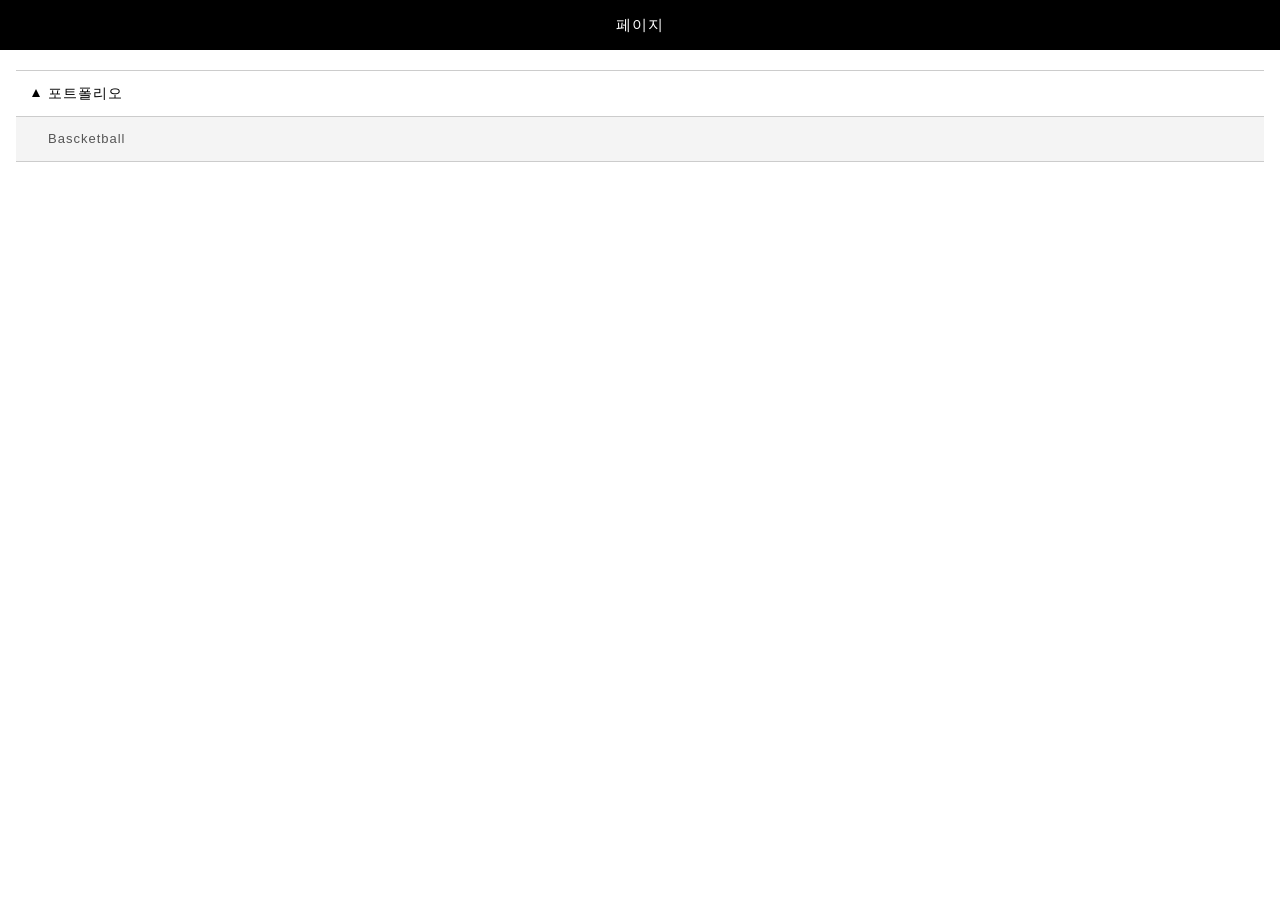
==== index.html @ 4707c66b "[portfolio] bascketball" ====
<!doctype html>
<html lang="ko">
  <head>
    <meta charset="utf-8" />
    <meta name="viewport" content="width=device-width, initial-scale=1, minimum-scale=1,user-scalable=no, viewport-fit=cover" />
    <title>INDEX</title>
    <style>
      body {
        margin: 0;
        padding: 0;
        color: #000;
        font-family: 'Droid Sans','Malgun Gothic','Apple-Gothic','애플고딕','Tahoma',dotum,'돋움',gulim,'굴림',sans-serif;
        font-size: 12px;
        font-weight: normal;
        letter-spacing: -1px;
        -webkit-text-size-adjust: none;
      }
      div,dl,dt,dd,ul,ol,li,h1,h2,h3,h4,h5,h6,pre,form,fieldset,input,select,textarea,p,blockquote,th,td,legend {
        margin: 0;
        padding: 0;
      }
      legend,caption {
        display: none;
      }
      img,fieldset {
        border: 0 none;
      }
      ul,ol,li {
        list-style: none outside;
      }
      a {
        display: inline-block;
        text-decoration: none;
        color: #3b3b3b;
      }
      a:link,a:hover,a:active {
        text-decoration: none;
      }
      /* li,p,dt,dd,div,span {
        word-break: break-all;
      } */
      header {
        display: block;
      }
      .main-h1 {
        padding: 10px;
        color: #fff;
        font-size: 15px;
        font-weight: normal;
        line-height: 2em;
        text-align: center;
        letter-spacing: 0;
        font-family: 'Tahoma';
        background: #000;
        letter-spacing: 1px;
      }
      .codinglist {
        border-bottom: 1px solid #ccc;
      }
      .codinglist li {
        overflow: hidden;
        width: 100%;
        border-top: 1px solid #ccc;
        font-size: 14px;
        line-height: 1.8;
        letter-spacing: 1px;
      }
      .codinglist li a{
        display: block;
        position: relative;
        padding: 10px 16px 10px 16px;
        color: #555;
      }
      .codinglist li a[href^='#'] {
        padding-left:32px;
        /* font-weight:bold; */
        color:#555
      }
      .codinglist li a[href^='#']:before {
        content: '';
        position: absolute;
        top: 50%;
        width: 0;
        height: 0;
        margin-top: -5px;
        margin-left: -16px;
        border-top: 8px solid #aaa;
        border-left: 4px solid transparent;
        border-right: 4px solid transparent;
        -webkit-transition: .2s;
        transition: .2s;
      }
      .codinglist .selected[href^='#']:before {
        border-top-color: #333;
        transform: scaleY(-1);
      }
      .codinglist > li > a.selected {
        color: #000;
      }
      .codinglist > li > a.selected[href^='#']:before {
        border-top-color: #000;
      }
      .codinglist li li a {
        padding-left: 32px;
        font-size: 13px;
      }
      .codinglist ul {
        display: none;
        background: #F4F4F4
      }

      .tip {
        padding: 10px 16px;
        background:#eee;
        font-size: 12px;
        color: #111;
        letter-spacing: 0;
      }

      .tip.bg-white {
        background: #fff;
      }

      section {
        margin-bottom: 10px;
        padding: 20px 16px;
        background: #fff;
      }

      .component-title {
        padding: 20px 10px 10px;
        font-size: 24px;
        color: #000;
      }
      .component-title:before {
        display: block;
        width: 40px;
        height: 4px;
        margin-bottom: 10px;
        background: #f43142;
        content: "";
      }
      .component-type {
        margin: 0 10px;
        padding: 20px 0 10px;
        font-size: 18px;
        color: #000;
        letter-spacing: 0;
      }
      .component-type span {
        display: block
      }
      .component-type + .info {
        margin-bottom: 0
      }
      .title {
        padding: 20px 0 10px;
        font-family: Monospace;
        font-size: 14px;
        font-weight: normal;
        color: #999;
      }
      .title span {
        color: #111;
        letter-spacing: 0;
      }
      hr {
        height: 1px;
        border: 0;
        background: #d1d1d6;
        margin: 40px 0 20px;
      }
      hr + .title {
        padding-top: 0;
      }
      .info {
        margin: 20px 10px;
        padding: 7px 12px;
        border: 1px solid #89c2f1;
        background: #f1f8fe;
        font-size: 15px;
        color: #0b83e6;
        letter-spacing: .5px;
      }
      .info li {
        display: inline-block;
        width: 48%;
        margin-bottom: 7px;
      }
      .info a:after {
        display: inline-block;
        width: 5px;
        height: 5px;
        margin-left: 2px;
        border: 1px solid #999;
        border-width: 1px 1px 0 0;
        vertical-align: middle;
        transform: rotate(45deg);
        content: "";
      }

            a em {
              font-style: normal;
              font-size: 12px;
              color: #888;
            }
    </style>
  </head>

  <body>
    <header>
      <h1 class="main-h1">페이지</h1>
    </header>

    <section>
      <ul class="codinglist">
        <!-- <li>
          <a href="_layout.html">Layout <em>레이아웃</em></a>
        </li> -->
        <li>
          <a href="#none" class="selected">포트폴리오</a>
          <ul style="display: block">
            <li>
              <a href="portfolio/bascketball/index.html">Bascketball</a>
            </li>
          </ul>
        </li>
      </ul>
    </section>

    <script src="https://ajax.googleapis.com/ajax/libs/jquery/3.5.1/jquery.min.js"></script>
    <script>
      var toggleList = (function () {
        var depth = $('.codinglist a');

        depth.each(function () {
          var self = $(this);

          self.on('click', function (e) {
            if (self.hasClass('selected') !== true) {
              listOpen(self);
            } else {
              listClose(self);
            }
          });
        });

        var listOpen = function (item) {
          var content = item.next();

          item.addClass('selected');
          content.slideDown(300);
          content.find('li').removeAttr('style');
        };
        var listClose = function (item) {
          var content = item.next();

          item.removeClass('selected');
          content.slideUp(300);
          content.find('ul').hide();
          content.find('ul').prev().removeClass('selected');
        };
      })();
    </script>
  </body>
</html>
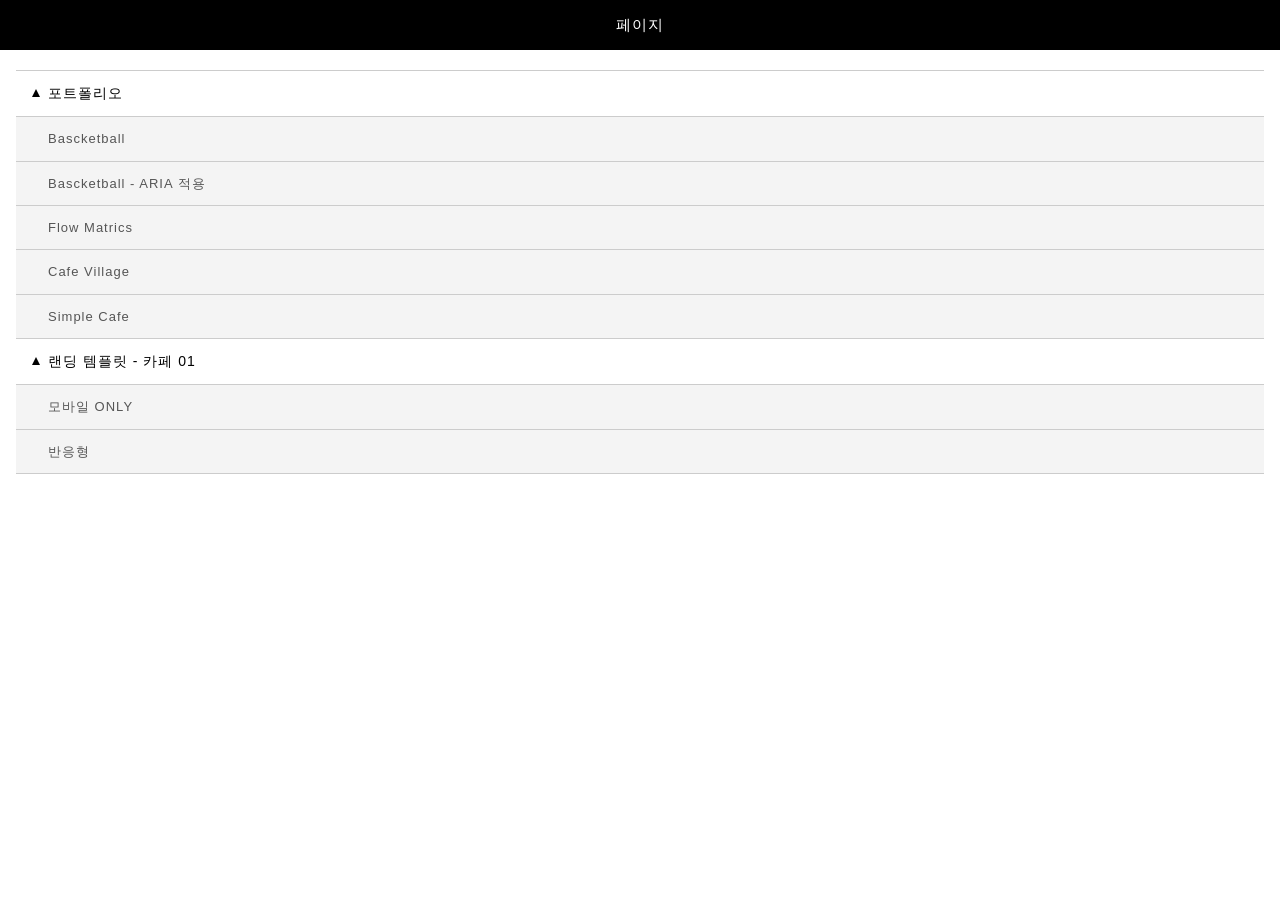
==== commit 7755e6b2: "[portfolio] flowmatrics / cafevillage / simplecafe" ====
--- a/index.html
+++ b/index.html
@@ -221,7 +221,30 @@
           <a href="#none" class="selected">포트폴리오</a>
           <ul style="display: block">
             <li>
-              <a href="portfolio/bascketball/index.html">Bascketball</a>
+              <a href="portfolio/bascketball/index.html" target="_blank">Bascketball</a>
+            </li>
+            <li>
+              <a href="portfolio/bascketball/index_aria.html" target="_blank">Bascketball - ARIA 적용</a>
+            </li>
+            <li>
+              <a href="portfolio/flowmatrics/index.html" target="_blank">Flow Matrics</a>
+            </li>
+            <li>
+              <a href="portfolio/cafevillage/index.html" target="_blank">Cafe Village</a>
+            </li>
+            <li>
+              <a href="portfolio/simplecafe/index.html" target="_blank">Simple Cafe</a>
+            </li>
+          </ul>
+        </li>
+        <li>
+          <a href="#none" class="selected">랜딩 템플릿 - 카페 01</a>
+          <ul style="display: block">
+            <li>
+              <a href="_template/index.html" target="_blank">모바일 ONLY</a>
+            </li>
+            <li>
+              <a href="_template/index_rw.html" target="_blank">반응형</a>
             </li>
           </ul>
         </li>
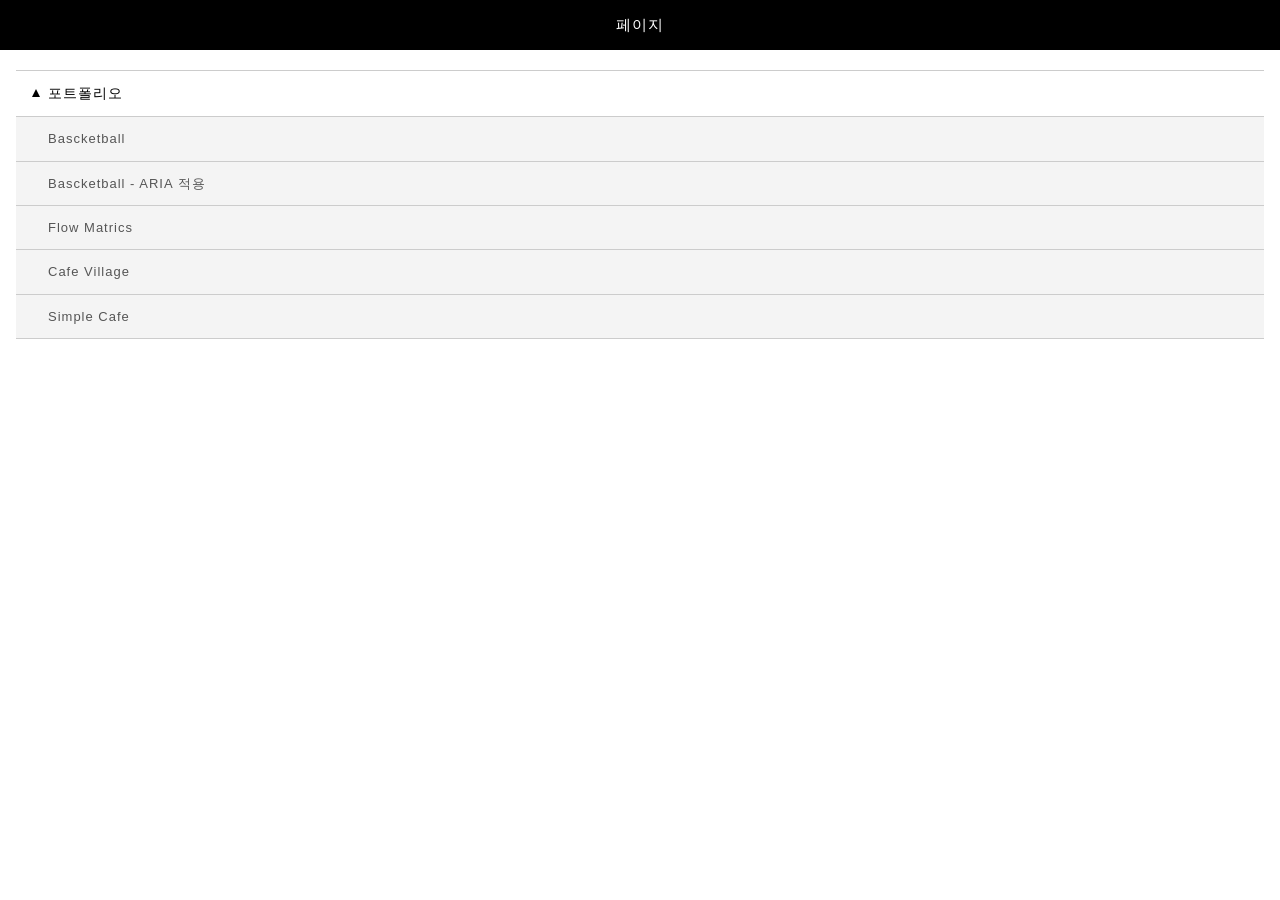
==== commit f44b207c: "[portfolio] index" ====
--- a/index.html
+++ b/index.html
@@ -237,7 +237,7 @@
             </li>
           </ul>
         </li>
-        <li>
+        <!-- <li>
           <a href="#none" class="selected">랜딩 템플릿 - 카페 01</a>
           <ul style="display: block">
             <li>
@@ -247,7 +247,7 @@
               <a href="_template/index_rw.html" target="_blank">반응형</a>
             </li>
           </ul>
-        </li>
+        </li> -->
       </ul>
     </section>
 
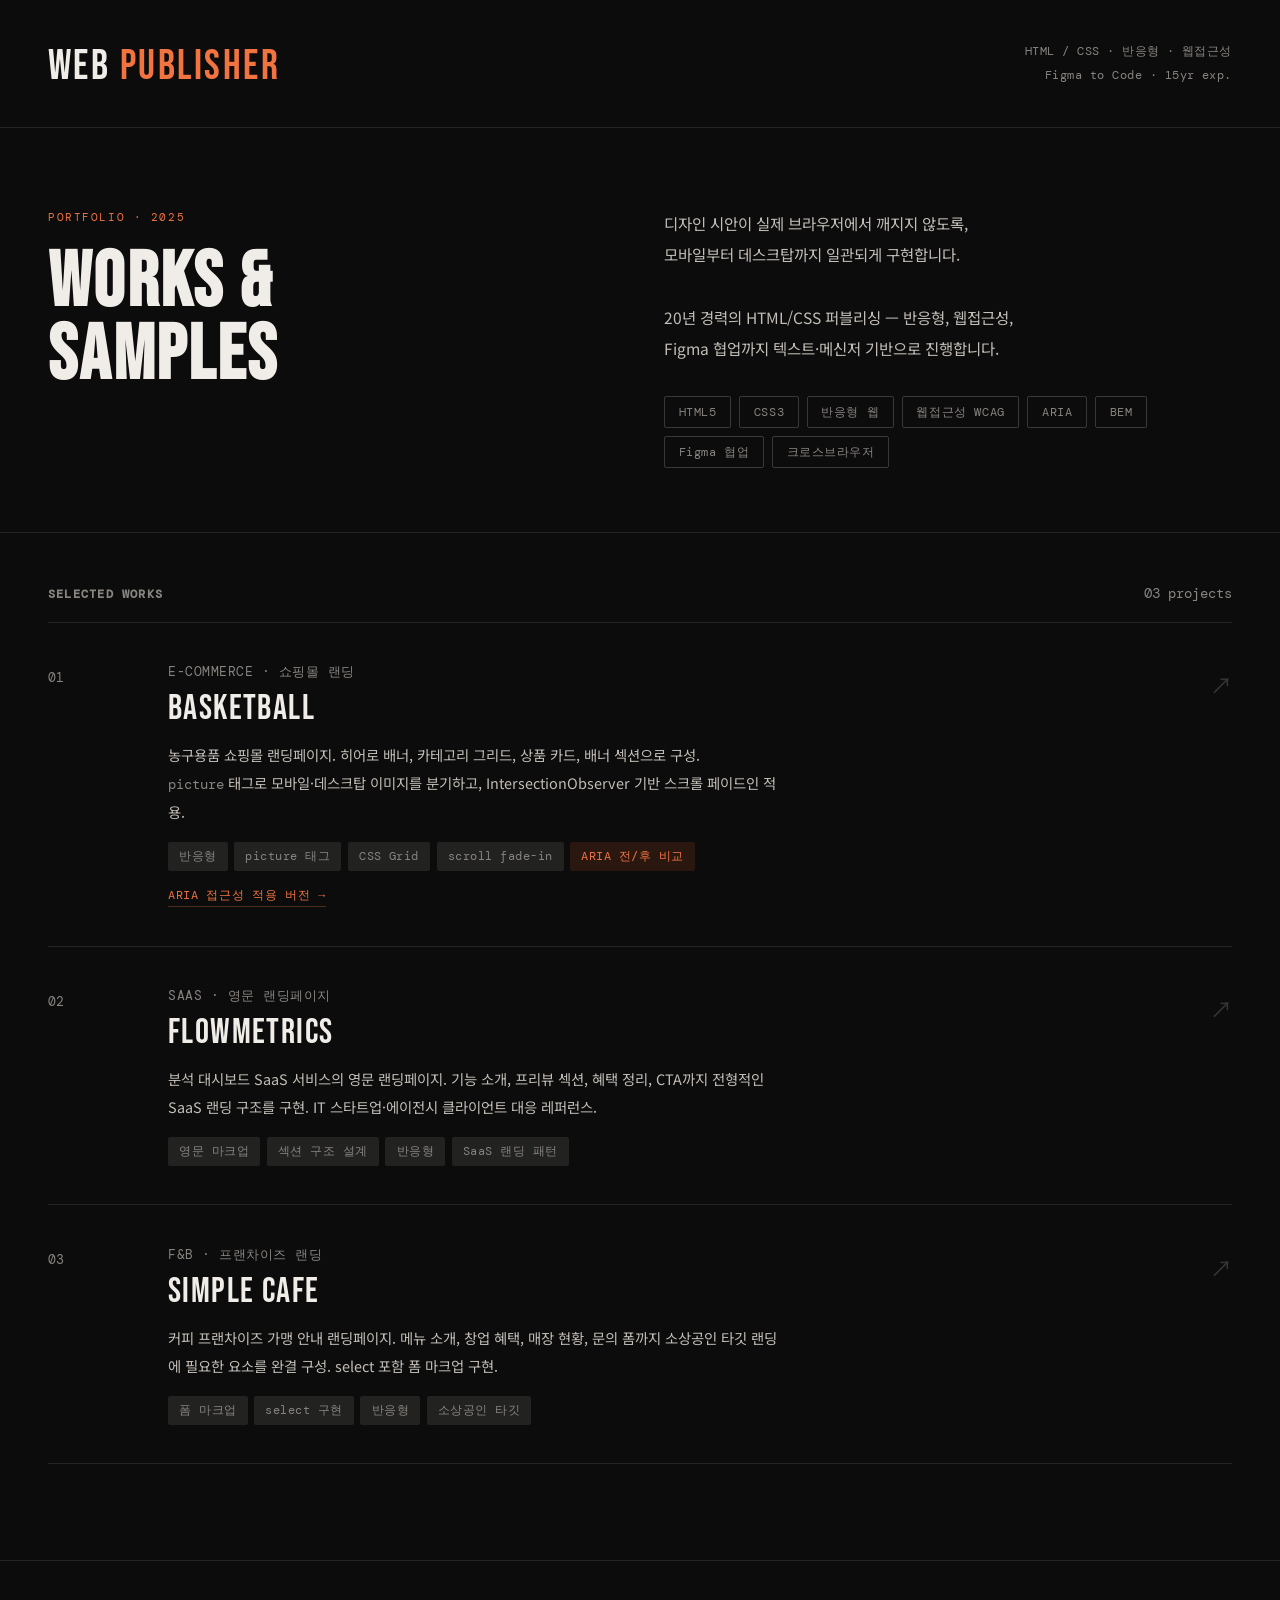
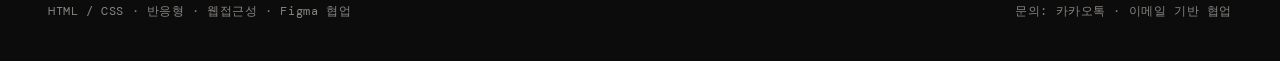
==== commit 28260840: "[portfolio] index" ====
--- a/index.html
+++ b/index.html
@@ -1,289 +1,455 @@
 <!doctype html>
 <html lang="ko">
   <head>
-    <meta charset="utf-8" />
-    <meta name="viewport" content="width=device-width, initial-scale=1, minimum-scale=1,user-scalable=no, viewport-fit=cover" />
-    <title>INDEX</title>
+    <meta charset="UTF-8" />
+    <meta name="viewport" content="width=device-width, initial-scale=1.0" />
+    <title>Web Publisher Portfolio</title>
+    <link
+      href="https://fonts.googleapis.com/css2?family=Bebas+Neue&family=Noto+Sans+KR:wght@300;400;500&family=DM+Mono:wght@400;500&display=swap"
+      rel="stylesheet"
+    />
     <style>
+      *, *::before, *::after { box-sizing: border-box; margin: 0; padding: 0; }
+
+      :root {
+        --bg:      #0c0c0c;
+        --bg2:     #141414;
+        --bg3:     #222220;
+        --line:    rgba(255,255,255,0.10);
+        --line2:   rgba(255,255,255,0.18);
+        --fg:      #f0ede8;
+        --fg2:     #c2bdb6;   /* 3.8→7.2:1 — body text 충분 */
+        --fg3:     #888480;   /* 2.5→4.6:1 — AA 통과 */
+        --accent:  #e8e0d0;
+        --orange:  #d4622a;
+        --orange2: #f07340;
+        --mono:    'DM Mono', monospace;
+        --sans:    'Noto Sans KR', sans-serif;
+        --display: 'Bebas Neue', sans-serif;
+      }
+
+      html { scroll-behavior: smooth; font-size: 16px; }
+
       body {
-        margin: 0;
-        padding: 0;
-        color: #000;
-        font-family: 'Droid Sans','Malgun Gothic','Apple-Gothic','애플고딕','Tahoma',dotum,'돋움',gulim,'굴림',sans-serif;
-        font-size: 12px;
-        font-weight: normal;
-        letter-spacing: -1px;
-        -webkit-text-size-adjust: none;
-      }
-      div,dl,dt,dd,ul,ol,li,h1,h2,h3,h4,h5,h6,pre,form,fieldset,input,select,textarea,p,blockquote,th,td,legend {
-        margin: 0;
-        padding: 0;
-      }
-      legend,caption {
-        display: none;
-      }
-      img,fieldset {
-        border: 0 none;
-      }
-      ul,ol,li {
+        background: var(--bg);
+        color: var(--fg);
+        font-family: var(--sans);
+        font-weight: 400;
+        line-height: 1.7;
+        -webkit-font-smoothing: antialiased;
+      }
+
+      ul, ol, li {
         list-style: none outside;
       }
-      a {
-        display: inline-block;
+
+      /* HEADER */
+      header {
+        padding: 2.5rem 3rem;
+        display: flex;
+        align-items: flex-end;
+        justify-content: space-between;
+        border-bottom: 1px solid var(--line);
+      }
+
+      .logo {
+        font-family: var(--display);
+        font-size: clamp(1.8rem, 4vw, 2.6rem);
+        letter-spacing: 0.06em;
+        color: var(--fg);
+        line-height: 1;
+      }
+
+      .logo span { color: var(--orange2); }
+
+      .header-meta {
+        text-align: right;
+        font-size: 0.78rem;
+        font-family: var(--mono);
+        color: var(--fg3);
+        line-height: 1.9;
+        letter-spacing: 0.04em;
+      }
+
+      /* INTRO */
+      .intro {
+        padding: 5rem 3rem 4rem;
+        display: grid;
+        grid-template-columns: 1fr 1fr;
+        gap: 3rem;
+        border-bottom: 1px solid var(--line);
+      }
+
+      .intro-kicker {
+        font-family: var(--mono);
+        font-size: 0.7rem;
+        letter-spacing: 0.14em;
+        color: var(--orange2);
+        text-transform: uppercase;
+        margin-bottom: 1.2rem;
+      }
+
+      .intro-title {
+        font-family: var(--display);
+        font-size: clamp(3rem, 6vw, 5rem);
+        letter-spacing: 0.03em;
+        line-height: 0.96;
+        color: var(--fg);
+      }
+
+      .intro-right {
+        display: flex;
+        flex-direction: column;
+        justify-content: flex-end;
+        gap: 2rem;
+      }
+
+      .intro-desc {
+        font-size: 0.97rem;
+        color: var(--fg2);
+        line-height: 2.0;
+      }
+
+      .intro-tags {
+        display: flex;
+        flex-wrap: wrap;
+        gap: 0.5rem;
+      }
+
+      .tag {
+        font-family: var(--mono);
+        font-size: 0.74rem;
+        letter-spacing: 0.05em;
+        padding: 0.32rem 0.85rem;
+        border: 1px solid var(--line2);
+        color: var(--fg3);
+        border-radius: 2px;
+
+        &:hover {
+          border-color: var(--orange);
+          color: var(--orange2);
+          cursor: default;
+        }
+      }
+
+      /* WORKS */
+      .works-section { padding: 0 3rem 6rem; }
+
+      .works-header {
+        padding: 3rem 0 0;
+        display: flex;
+        align-items: baseline;
+        gap: 1rem;
+        border-bottom: 1px solid var(--line);
+        padding-bottom: 1rem;
+        margin-bottom: 0;
+      }
+
+      .works-label {
+        font-family: var(--mono);
+        font-size: 0.76rem;
+        letter-spacing: 0.10em;
+        color: var(--fg3);
+        text-transform: uppercase;
+      }
+
+      .works-count {
+        font-family: var(--mono);
+        font-size: 0.9rem;
+        color: var(--fg3);
+        margin-left: auto;
+      }
+
+      /* CARD */
+      .work-item {
+        display: grid;
+        grid-template-columns: 80px 1fr auto;
+        gap: 0 2.5rem;
+        align-items: start;
+        padding: 2.4rem 0;
+        border-bottom: 1px solid var(--line);
         text-decoration: none;
-        color: #3b3b3b;
-      }
-      a:link,a:hover,a:active {
-        text-decoration: none;
-      }
-      /* li,p,dt,dd,div,span {
-        word-break: break-all;
-      } */
-      header {
-        display: block;
-      }
-      .main-h1 {
-        padding: 10px;
-        color: #fff;
-        font-size: 15px;
-        font-weight: normal;
-        line-height: 2em;
-        text-align: center;
-        letter-spacing: 0;
-        font-family: 'Tahoma';
-        background: #000;
-        letter-spacing: 1px;
-      }
-      .codinglist {
-        border-bottom: 1px solid #ccc;
-      }
-      .codinglist li {
-        overflow: hidden;
-        width: 100%;
-        border-top: 1px solid #ccc;
-        font-size: 14px;
-        line-height: 1.8;
-        letter-spacing: 1px;
-      }
-      .codinglist li a{
-        display: block;
+        color: inherit;
         position: relative;
-        padding: 10px 16px 10px 16px;
-        color: #555;
-      }
-      .codinglist li a[href^='#'] {
-        padding-left:32px;
-        /* font-weight:bold; */
-        color:#555
-      }
-      .codinglist li a[href^='#']:before {
+      }
+
+      .work-item::before {
         content: '';
         position: absolute;
-        top: 50%;
-        width: 0;
-        height: 0;
-        margin-top: -5px;
-        margin-left: -16px;
-        border-top: 8px solid #aaa;
-        border-left: 4px solid transparent;
-        border-right: 4px solid transparent;
-        -webkit-transition: .2s;
-        transition: .2s;
-      }
-      .codinglist .selected[href^='#']:before {
-        border-top-color: #333;
-        transform: scaleY(-1);
-      }
-      .codinglist > li > a.selected {
-        color: #000;
-      }
-      .codinglist > li > a.selected[href^='#']:before {
-        border-top-color: #000;
-      }
-      .codinglist li li a {
-        padding-left: 32px;
-        font-size: 13px;
-      }
-      .codinglist ul {
-        display: none;
-        background: #F4F4F4
-      }
-
-      .tip {
-        padding: 10px 16px;
-        background:#eee;
-        font-size: 12px;
-        color: #111;
-        letter-spacing: 0;
-      }
-
-      .tip.bg-white {
-        background: #fff;
-      }
-
-      section {
-        margin-bottom: 10px;
-        padding: 20px 16px;
-        background: #fff;
-      }
-
-      .component-title {
-        padding: 20px 10px 10px;
-        font-size: 24px;
-        color: #000;
-      }
-      .component-title:before {
+        inset: 0 -3rem;
+        background: transparent;
+        transition: background 0.2s;
+        pointer-events: none;
+      }
+
+      .work-item:hover::before         { background: rgba(255,255,255,0.02); }
+      .work-item:hover .work-num       { color: var(--orange2); }
+      .work-item:hover .work-arrow     { opacity: 1; transform: translate(3px, -3px); }
+      .work-item:hover .work-name-link { color: var(--accent); }
+
+      .work-name-link {
         display: block;
-        width: 40px;
-        height: 4px;
-        margin-bottom: 10px;
-        background: #f43142;
-        content: "";
-      }
-      .component-type {
-        margin: 0 10px;
-        padding: 20px 0 10px;
-        font-size: 18px;
-        color: #000;
-        letter-spacing: 0;
-      }
-      .component-type span {
-        display: block
-      }
-      .component-type + .info {
-        margin-bottom: 0
-      }
-      .title {
-        padding: 20px 0 10px;
-        font-family: Monospace;
-        font-size: 14px;
-        font-weight: normal;
-        color: #999;
-      }
-      .title span {
-        color: #111;
-        letter-spacing: 0;
-      }
-      hr {
-        height: 1px;
-        border: 0;
-        background: #d1d1d6;
-        margin: 40px 0 20px;
-      }
-      hr + .title {
-        padding-top: 0;
-      }
-      .info {
-        margin: 20px 10px;
-        padding: 7px 12px;
-        border: 1px solid #89c2f1;
-        background: #f1f8fe;
-        font-size: 15px;
-        color: #0b83e6;
-        letter-spacing: .5px;
-      }
-      .info li {
-        display: inline-block;
-        width: 48%;
-        margin-bottom: 7px;
-      }
-      .info a:after {
-        display: inline-block;
-        width: 5px;
-        height: 5px;
-        margin-left: 2px;
-        border: 1px solid #999;
-        border-width: 1px 1px 0 0;
-        vertical-align: middle;
-        transform: rotate(45deg);
-        content: "";
-      }
-
-            a em {
-              font-style: normal;
-              font-size: 12px;
-              color: #888;
-            }
+        text-decoration: none;
+        color: inherit;
+        transition: color 0.2s;
+        outline-offset: 3px;
+      }
+
+      .work-name-link::after {
+        content: '';
+        position: absolute;
+        inset: 0;
+        z-index: 0;
+      }
+
+      .work-sub { position: relative; z-index: 1; }
+
+      .work-num {
+        font-family: var(--mono);
+        font-size: 0.8rem;
+        color: var(--fg3);
+        padding-top: 0.35rem;
+        transition: color 0.2s;
+      }
+
+      .work-type {
+        font-family: var(--mono);
+        font-size: 0.82rem;
+        letter-spacing: 0.04em;
+        color: var(--fg3);
+        text-transform: uppercase;
+        margin-bottom: 0.5rem;
+      }
+
+      .work-name {
+        font-family: var(--display);
+        font-size: clamp(1.6rem, 3vw, 2.2rem);
+        letter-spacing: 0.04em;
+        line-height: 1;
+        margin-bottom: 0.9rem;
+        transition: color 0.2s;
+      }
+
+      .work-desc {
+        font-size: 0.9rem;
+        color: var(--fg2);
+        line-height: 1.95;
+        max-width: 620px;
+        margin-bottom: 1rem;
+      }
+
+      .work-desc code {
+        font-family: var(--mono);
+        font-size: 0.9rem;
+        color: var(--fg3);
+      }
+
+      .work-skills {
+        display: flex;
+        flex-wrap: wrap;
+        gap: 0.4rem;
+      }
+
+      .skill-tag {
+        font-family: var(--mono);
+        font-size: 0.76rem;
+        letter-spacing: 0.04em;
+        padding: 0.26rem 0.7rem;
+        background: var(--bg3);
+        color: var(--fg3);
+        border-radius: 2px;
+      }
+
+      .skill-tag.hl {
+        background: rgba(212, 98, 42, 0.15);
+        color: var(--orange2);
+      }
+
+      .work-arrow {
+        font-size: 1.4rem;
+        color: var(--fg3);
+        padding-top: 0.25rem;
+        opacity: 0.35;
+        transition: opacity 0.2s, transform 0.2s;
+      }
+
+      /* ARIA 서브링크 */
+      .work-sub {
+        display: inline-flex;
+        align-items: center;
+        gap: 0.4rem;
+        margin-top: 0.9rem;
+        font-family: var(--mono);
+        font-size: 0.72rem;
+        letter-spacing: 0.06em;
+        color: var(--orange2);
+        text-decoration: none;
+        border-bottom: 1px solid rgba(240,115,64,0.3);
+        padding-bottom: 1px;
+        transition: border-color 0.15s;
+      }
+
+      .work-sub:hover { border-color: var(--orange2); }
+
+      /* FOOTER */
+      footer {
+        padding: 2.5rem 3rem;
+        border-top: 1px solid var(--line);
+        display: flex;
+        align-items: center;
+        justify-content: space-between;
+      }
+
+      .footer-note {
+        font-family: var(--mono);
+        font-size: 0.74rem;
+        color: var(--fg3);
+        letter-spacing: 0.05em;
+      }
+
+      /* RESPONSIVE */
+      @media (max-width: 720px) {
+        header { padding: 1.8rem 1.5rem; flex-direction: column; align-items: flex-start; gap: 0.8rem; }
+        .header-meta { text-align: left; }
+        .intro { padding: 3rem 1.5rem 2.5rem; grid-template-columns: 1fr; gap: 2rem; }
+        .works-section { padding: 0 1.5rem 4rem; }
+        .work-item { grid-template-columns: 44px 1fr 1.2rem; gap: 0 1rem; padding: 1.8rem 0; }
+        .work-item::before { inset: 0 -1.5rem; }
+        .work-arrow { font-size: 1rem; }
+        footer { padding: 1.8rem 1.5rem; flex-direction: column; gap: 0.4rem; align-items: flex-start; }
+      }
+
+      /* FADE IN */
+      .reveal {
+        opacity: 0;
+        transform: translateY(14px);
+        transition: opacity 0.5s ease, transform 0.5s ease;
+      }
+      .reveal.visible { opacity: 1; transform: none; }
     </style>
   </head>
-
   <body>
-    <header>
-      <h1 class="main-h1">페이지</h1>
+    <header class="reveal">
+      <div class="logo" aria-label="Web Publisher 포트폴리오">WEB <span>PUBLISHER</span></div>
+      <div class="header-meta" aria-hidden="true">
+        HTML / CSS · 반응형 · 웹접근성<br />
+        Figma to Code · 15yr exp.
+      </div>
     </header>
 
-    <section>
-      <ul class="codinglist">
-        <!-- <li>
-          <a href="_layout.html">Layout <em>레이아웃</em></a>
-        </li> -->
-        <li>
-          <a href="#none" class="selected">포트폴리오</a>
-          <ul style="display: block">
-            <li>
-              <a href="portfolio/bascketball/index.html" target="_blank">Bascketball</a>
-            </li>
-            <li>
-              <a href="portfolio/bascketball/index_aria.html" target="_blank">Bascketball - ARIA 적용</a>
-            </li>
-            <li>
-              <a href="portfolio/flowmatrics/index.html" target="_blank">Flow Matrics</a>
-            </li>
-            <li>
-              <a href="portfolio/cafevillage/index.html" target="_blank">Cafe Village</a>
-            </li>
-            <li>
-              <a href="portfolio/simplecafe/index.html" target="_blank">Simple Cafe</a>
-            </li>
-          </ul>
-        </li>
-        <!-- <li>
-          <a href="#none" class="selected">랜딩 템플릿 - 카페 01</a>
-          <ul style="display: block">
-            <li>
-              <a href="_template/index.html" target="_blank">모바일 ONLY</a>
-            </li>
-            <li>
-              <a href="_template/index_rw.html" target="_blank">반응형</a>
-            </li>
-          </ul>
-        </li> -->
-      </ul>
+    <section class="intro" aria-labelledby="intro-heading">
+      <div class="intro-left reveal">
+        <p class="intro-kicker" aria-hidden="true">Portfolio · 2025</p>
+        <h1 id="intro-heading" class="intro-title">WORKS &amp;<br />SAMPLES</h1>
+      </div>
+      <div class="intro-right reveal">
+        <p class="intro-desc">
+          디자인 시안이 실제 브라우저에서 깨지지 않도록,<br />
+          모바일부터 데스크탑까지 일관되게 구현합니다.<br /><br />
+          20년 경력의 HTML/CSS 퍼블리싱 — 반응형, 웹접근성,<br />
+          Figma 협업까지 텍스트·메신저 기반으로 진행합니다.
+        </p>
+        <ul class="intro-tags" role="list" aria-label="보유 기술">
+          <li class="tag">HTML5</li>
+          <li class="tag">CSS3</li>
+          <li class="tag">반응형 웹</li>
+          <li class="tag">웹접근성 WCAG</li>
+          <li class="tag">ARIA</li>
+          <li class="tag">BEM</li>
+          <li class="tag">Figma 협업</li>
+          <li class="tag">크로스브라우저</li>
+        </ul>
+      </div>
     </section>
 
-    <script src="https://ajax.googleapis.com/ajax/libs/jquery/3.5.1/jquery.min.js"></script>
+    <section class="works-section" aria-labelledby="works-heading">
+      <div class="works-header">
+        <h2 id="works-heading" class="works-label">Selected Works</h2>
+        <span class="works-count" aria-label="총 3개 프로젝트">03 projects</span>
+      </div>
+
+      <!-- 01 -->
+      <div class="work-item reveal">
+        <div class="work-num" aria-hidden="true">01</div>
+        <div class="work-body">
+          <div class="work-type" aria-hidden="true">E-commerce · 쇼핑몰 랜딩</div>
+          <a class="work-name work-name-link" href="portfolio/bascketball/index.html" aria-label="Basketball 쇼핑몰 랜딩페이지 보기">BASKETBALL</a>
+          <p class="work-desc">
+            농구용품 쇼핑몰 랜딩페이지. 히어로 배너, 카테고리 그리드, 상품 카드, 배너 섹션으로 구성.<br />
+            <code>picture</code> 태그로 모바일·데스크탑 이미지를 분기하고, IntersectionObserver 기반 스크롤 페이드인 적용.
+          </p>
+          <div class="work-skills" aria-label="사용 기술">
+            <span class="skill-tag">반응형</span>
+            <span class="skill-tag">picture 태그</span>
+            <span class="skill-tag">CSS Grid</span>
+            <span class="skill-tag">scroll fade-in</span>
+            <span class="skill-tag hl">ARIA 전/후 비교</span>
+          </div>
+          <a class="work-sub" href="portfolio/bascketball/index_aria.html" aria-label="Basketball ARIA 접근성 적용 버전 별도 보기">
+            ARIA 접근성 적용 버전 →
+          </a>
+        </div>
+        <div class="work-arrow" aria-hidden="true">↗</div>
+      </div>
+
+      <!-- 02 -->
+      <div class="work-item reveal">
+        <div class="work-num" aria-hidden="true">02</div>
+        <div class="work-body">
+          <div class="work-type" aria-hidden="true">SaaS · 영문 랜딩페이지</div>
+          <a class="work-name work-name-link" href="portfolio/flowmatrics/index.html" aria-label="FlowMetrics SaaS 랜딩페이지 보기">FLOWMETRICS</a>
+          <p class="work-desc">
+            분석 대시보드 SaaS 서비스의 영문 랜딩페이지. 기능 소개, 프리뷰 섹션, 혜택 정리, CTA까지 전형적인 SaaS 랜딩 구조를 구현. IT
+            스타트업·에이전시 클라이언트 대응 레퍼런스.
+          </p>
+          <div class="work-skills" aria-label="사용 기술">
+            <span class="skill-tag">영문 마크업</span>
+            <span class="skill-tag">섹션 구조 설계</span>
+            <span class="skill-tag">반응형</span>
+            <span class="skill-tag">SaaS 랜딩 패턴</span>
+          </div>
+        </div>
+        <div class="work-arrow" aria-hidden="true">↗</div>
+      </div>
+
+      <!-- 03 -->
+      <div class="work-item reveal">
+        <div class="work-num" aria-hidden="true">03</div>
+        <div class="work-body">
+          <div class="work-type" aria-hidden="true">F&amp;B · 프랜차이즈 랜딩</div>
+          <a class="work-name work-name-link" href="portfolio/simplecafe/index.html" aria-label="Simple Cafe 프랜차이즈 랜딩페이지 보기"
+            >SIMPLE CAFE</a
+          >
+          <p class="work-desc">
+            커피 프랜차이즈 가맹 안내 랜딩페이지. 메뉴 소개, 창업 혜택, 매장 현황, 문의 폼까지 소상공인 타깃 랜딩에 필요한 요소를 완결 구성. select
+            포함 폼 마크업 구현.
+          </p>
+          <div class="work-skills" aria-label="사용 기술">
+            <span class="skill-tag">폼 마크업</span>
+            <span class="skill-tag">select 구현</span>
+            <span class="skill-tag">반응형</span>
+            <span class="skill-tag">소상공인 타깃</span>
+          </div>
+        </div>
+        <div class="work-arrow" aria-hidden="true">↗</div>
+      </div>
+    </section>
+
+    <footer aria-label="연락처 정보">
+      <span class="footer-note">HTML / CSS · 반응형 · 웹접근성 · Figma 협업</span>
+      <span class="footer-note">문의: 카카오톡 · 이메일 기반 협업</span>
+    </footer>
+
     <script>
-      var toggleList = (function () {
-        var depth = $('.codinglist a');
-
-        depth.each(function () {
-          var self = $(this);
-
-          self.on('click', function (e) {
-            if (self.hasClass('selected') !== true) {
-              listOpen(self);
-            } else {
-              listClose(self);
-            }
-          });
+      const io = new IntersectionObserver((entries) => {
+        entries.forEach((e, i) => {
+          if (e.isIntersecting) {
+            setTimeout(() => e.target.classList.add('visible'), i * 80);
+            io.unobserve(e.target);
+          }
         });
-
-        var listOpen = function (item) {
-          var content = item.next();
-
-          item.addClass('selected');
-          content.slideDown(300);
-          content.find('li').removeAttr('style');
-        };
-        var listClose = function (item) {
-          var content = item.next();
-
-          item.removeClass('selected');
-          content.slideUp(300);
-          content.find('ul').hide();
-          content.find('ul').prev().removeClass('selected');
-        };
-      })();
+      }, { threshold: 0.08 });
+      document.querySelectorAll('.reveal').forEach(el => io.observe(el));
     </script>
   </body>
 </html>
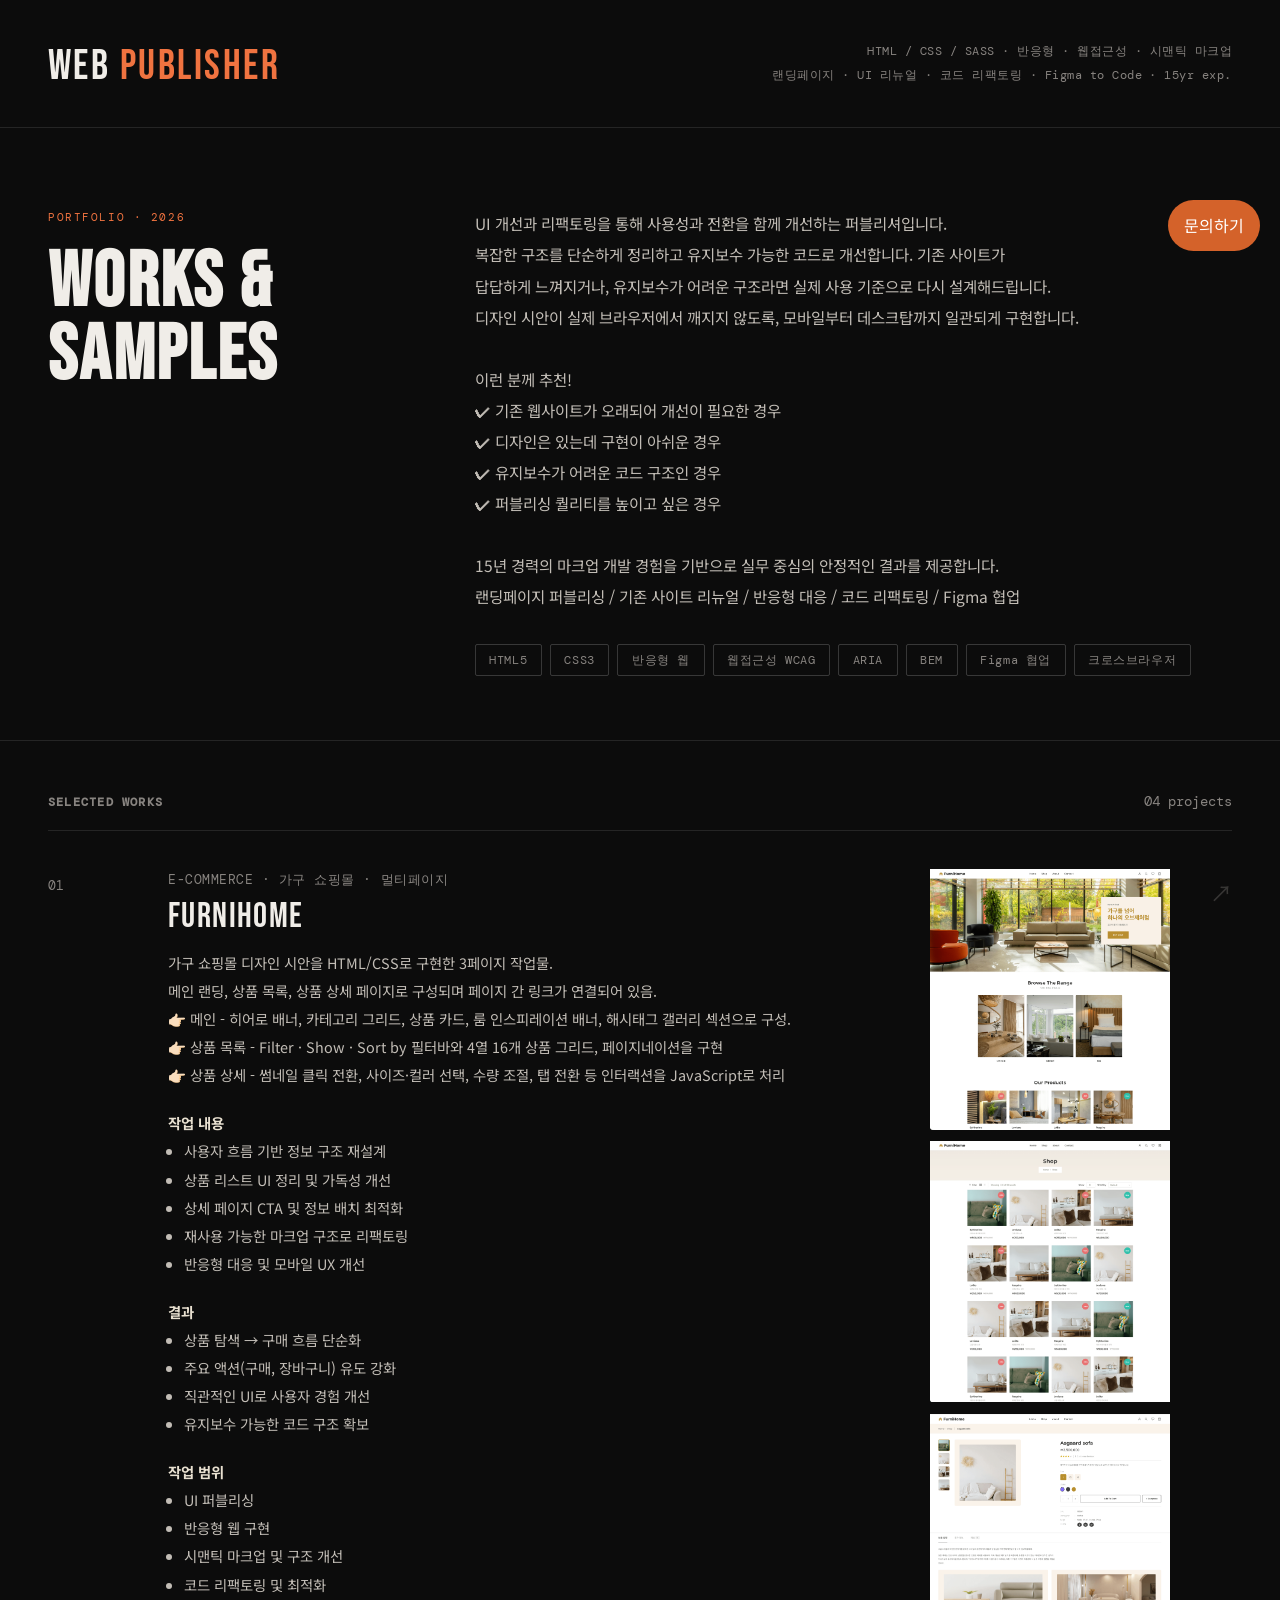
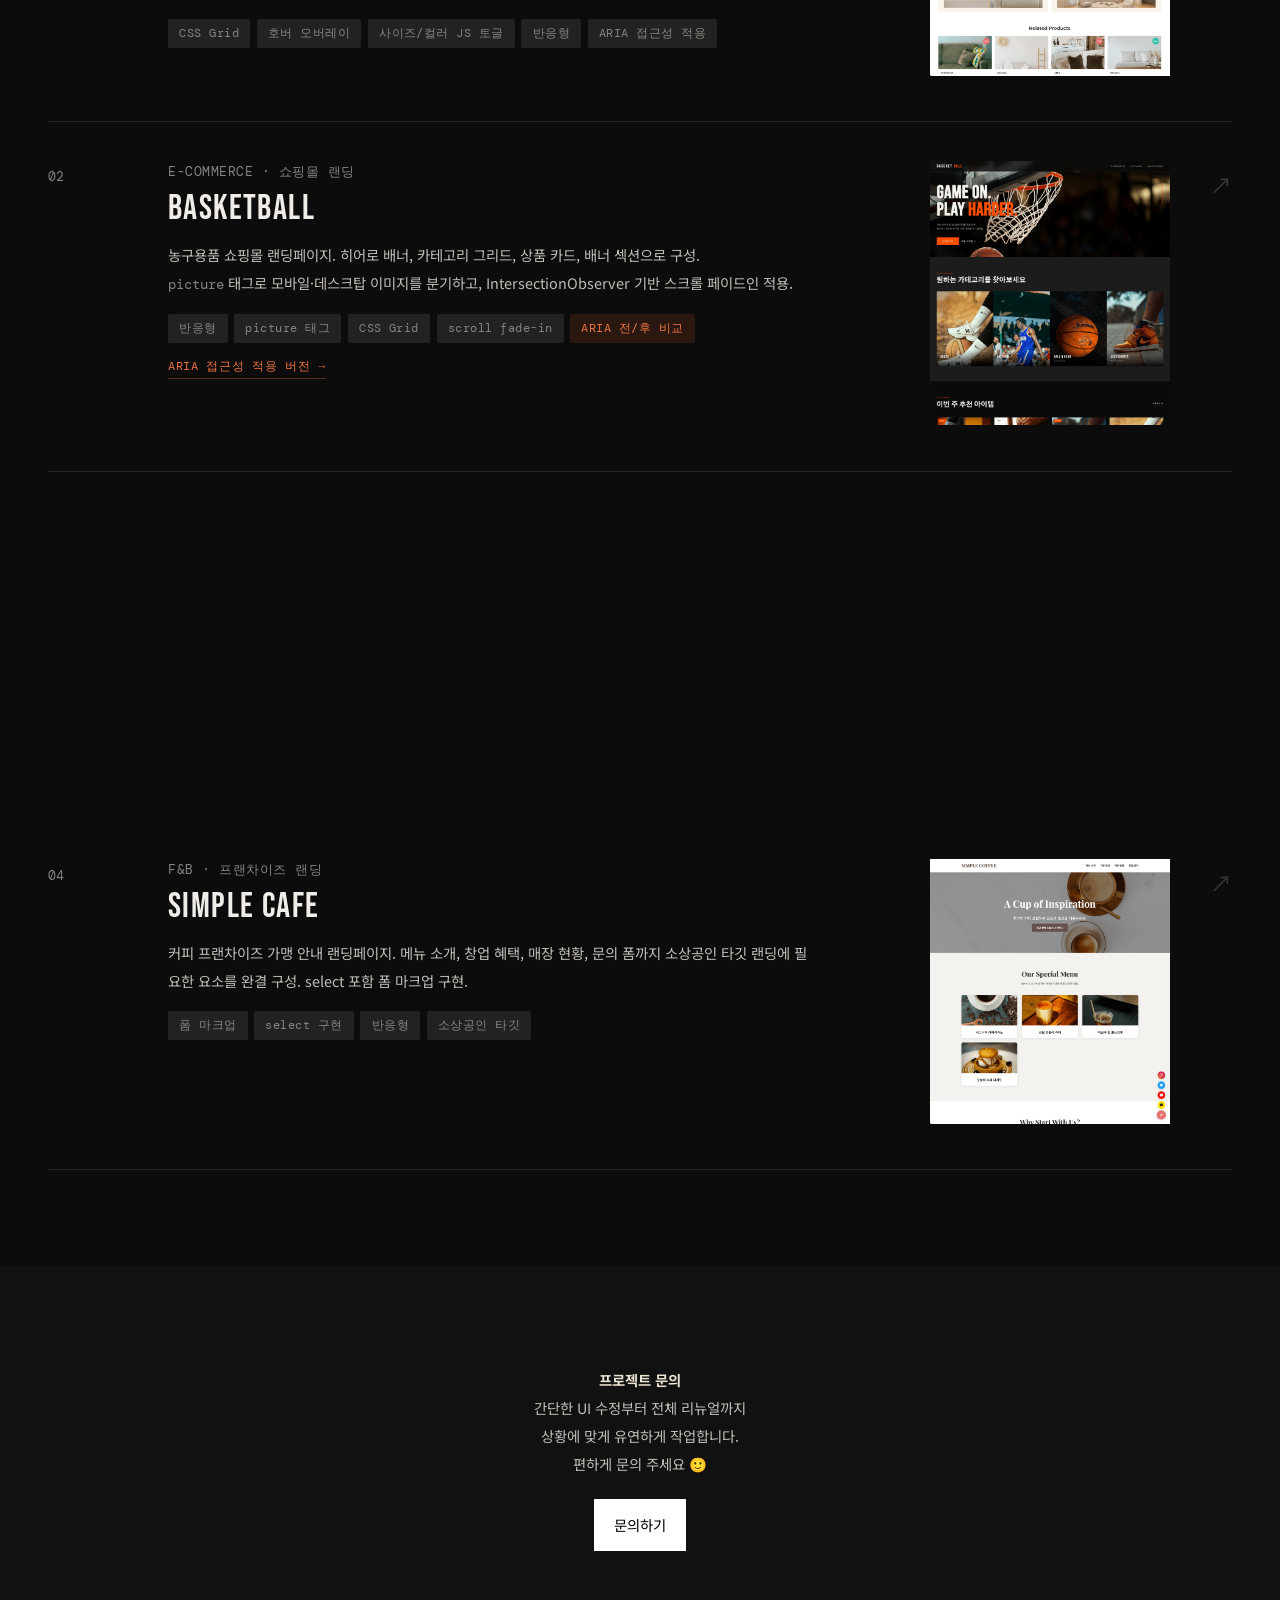
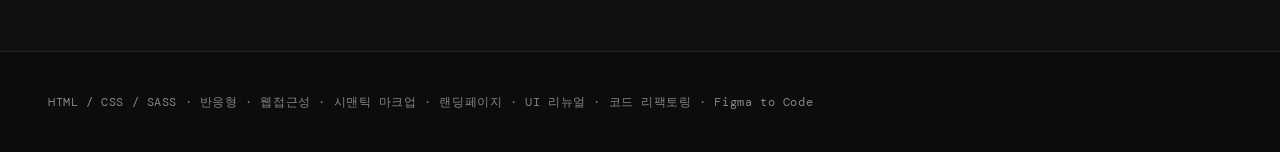
==== commit c9f50d24: "[portfolio] furnihome" ====
--- a/index.html
+++ b/index.html
@@ -8,6 +8,7 @@
       href="https://fonts.googleapis.com/css2?family=Bebas+Neue&family=Noto+Sans+KR:wght@300;400;500&family=DM+Mono:wght@400;500&display=swap"
       rel="stylesheet"
     />
+    <link rel="stylesheet" href="https://cdnjs.cloudflare.com/ajax/libs/font-awesome/6.4.0/css/all.min.css" />
     <style>
       *, *::before, *::after { box-sizing: border-box; margin: 0; padding: 0; }
 
@@ -75,7 +76,7 @@
       .intro {
         padding: 5rem 3rem 4rem;
         display: grid;
-        grid-template-columns: 1fr 1fr;
+        grid-template-columns: 1fr 2fr;
         gap: 3rem;
         border-bottom: 1px solid var(--line);
       }
@@ -163,7 +164,7 @@
       /* CARD */
       .work-item {
         display: grid;
-        grid-template-columns: 80px 1fr auto;
+        grid-template-columns: 80px 2fr 1fr auto;
         gap: 0 2.5rem;
         align-items: start;
         padding: 2.4rem 0;
@@ -195,12 +196,12 @@
         outline-offset: 3px;
       }
 
-      .work-name-link::after {
+      /* .work-name-link::after {
         content: '';
         position: absolute;
         inset: 0;
         z-index: 0;
-      }
+      } */
 
       .work-sub { position: relative; z-index: 1; }
 
@@ -234,7 +235,7 @@
         font-size: 0.9rem;
         color: var(--fg2);
         line-height: 1.95;
-        max-width: 620px;
+        max-width: 650px;
         margin-bottom: 1rem;
       }
 
@@ -242,6 +243,30 @@
         font-family: var(--mono);
         font-size: 0.9rem;
         color: var(--fg3);
+      }
+
+      .work-body > section {
+        margin: 20px 0;
+      }
+
+      .inner {
+        list-style: initial;
+        font-size: 0.9rem;
+        color: var(--fg2);
+        line-height: 1.95;
+      }
+
+      .inner h2 {
+        font-size: 0.9rem;
+        color: #e8e0d0;
+      }
+
+      .inner ul {
+        margin-left: 16px;
+      }
+
+      .inner li {
+        list-style: initial;
       }
 
       .work-skills {
@@ -263,6 +288,21 @@
       .skill-tag.hl {
         background: rgba(212, 98, 42, 0.15);
         color: var(--orange2);
+      }
+
+      .work-thumb {
+        display: flex;
+        flex-direction: column;
+        align-items: flex-end;
+        gap: 4px;
+        overflow: hidden;
+      }
+
+      .work-thumb img {
+        max-width: 15rem;
+        min-width: 6rem;
+        max-height: 100%;
+        object-fit: cover;
       }
 
       .work-arrow {
@@ -290,6 +330,43 @@
       }
 
       .work-sub:hover { border-color: var(--orange2); }
+
+      .cta {
+        padding: 100px 20px;
+        text-align: center;
+        background: #111;
+        color: #fff;
+      }
+
+      .btn {
+        display: inline-block;
+        margin-top: 20px;
+        padding: 12px 20px;
+        background: #000;
+        color: #fff;
+        text-decoration: none;
+      }
+
+      .btn.primary {
+        background: #fff;
+        color: #000;
+      }
+
+      .floating-cta {
+        position: fixed;
+        right: 20px;
+        top: 200px;
+        background: #333;
+        color: #fff;
+        padding: 12px 16px;
+        background: var(--orange);
+        border-radius: 30px;
+        text-decoration: none;
+      }
+
+      .floating-cta:hover {
+        background: var(--orange2);
+      }
 
       /* FOOTER */
       footer {
@@ -315,6 +392,7 @@
         .works-section { padding: 0 1.5rem 4rem; }
         .work-item { grid-template-columns: 44px 1fr 1.2rem; gap: 0 1rem; padding: 1.8rem 0; }
         .work-item::before { inset: 0 -1.5rem; }
+        .work-thumb {display: none;}
         .work-arrow { font-size: 1rem; }
         footer { padding: 1.8rem 1.5rem; flex-direction: column; gap: 0.4rem; align-items: flex-start; }
       }
@@ -332,22 +410,31 @@
     <header class="reveal">
       <div class="logo" aria-label="Web Publisher 포트폴리오">WEB <span>PUBLISHER</span></div>
       <div class="header-meta" aria-hidden="true">
-        HTML / CSS · 반응형 · 웹접근성<br />
-        Figma to Code · 15yr exp.
+        HTML / CSS / SASS · 반응형 · 웹접근성 · 시맨틱 마크업<br />
+        랜딩페이지 · UI 리뉴얼 · 코드 리팩토링 · Figma to Code · 15yr exp.
       </div>
     </header>
 
     <section class="intro" aria-labelledby="intro-heading">
       <div class="intro-left reveal">
-        <p class="intro-kicker" aria-hidden="true">Portfolio · 2025</p>
+        <p class="intro-kicker" aria-hidden="true">Portfolio · 2026</p>
         <h1 id="intro-heading" class="intro-title">WORKS &amp;<br />SAMPLES</h1>
       </div>
       <div class="intro-right reveal">
         <p class="intro-desc">
-          디자인 시안이 실제 브라우저에서 깨지지 않도록,<br />
-          모바일부터 데스크탑까지 일관되게 구현합니다.<br /><br />
-          20년 경력의 HTML/CSS 퍼블리싱 — 반응형, 웹접근성,<br />
-          Figma 협업까지 텍스트·메신저 기반으로 진행합니다.
+          UI 개선과 리팩토링을 통해 사용성과 전환을 함께 개선하는 퍼블리셔입니다.<br />
+          복잡한 구조를 단순하게 정리하고 유지보수 가능한 코드로 개선합니다. 기존 사이트가 <br />
+          답답하게 느껴지거나, 유지보수가 어려운 구조라면 실제 사용 기준으로 다시 설계해드립니다. <br />
+          디자인 시안이 실제 브라우저에서 깨지지 않도록, 모바일부터 데스크탑까지 일관되게 구현합니다.<br /><br />
+
+          이런 분께 추천!<br />
+          ✔ 기존 웹사이트가 오래되어 개선이 필요한 경우<br />
+          ✔ 디자인은 있는데 구현이 아쉬운 경우<br />
+          ✔ 유지보수가 어려운 코드 구조인 경우<br />
+          ✔ 퍼블리싱 퀄리티를 높이고 싶은 경우<br /><br />
+
+          15년 경력의 마크업 개발 경험을 기반으로 실무 중심의 안정적인 결과를 제공합니다.<br />
+          랜딩페이지 퍼블리싱 / 기존 사이트 리뉴얼 / 반응형 대응 / 코드 리팩토링 / Figma 협업
         </p>
         <ul class="intro-tags" role="list" aria-label="보유 기술">
           <li class="tag">HTML5</li>
@@ -365,15 +452,87 @@
     <section class="works-section" aria-labelledby="works-heading">
       <div class="works-header">
         <h2 id="works-heading" class="works-label">Selected Works</h2>
-        <span class="works-count" aria-label="총 3개 프로젝트">03 projects</span>
+        <span class="works-count" aria-label="총 3개 프로젝트">04 projects</span>
       </div>
 
       <!-- 01 -->
       <div class="work-item reveal">
         <div class="work-num" aria-hidden="true">01</div>
         <div class="work-body">
+          <div class="work-type" aria-hidden="true">E-commerce · 가구 쇼핑몰 · 멀티페이지</div>
+          <p class="work-name">FurniHome</p>
+          <p class="work-desc">
+            가구 쇼핑몰 디자인 시안을 HTML/CSS로 구현한 3페이지 작업물. <br />
+            메인 랜딩, 상품 목록, 상품 상세 페이지로 구성되며 페이지 간 링크가 연결되어 있음. <br />
+            👉🏻 메인 - 히어로 배너, 카테고리 그리드, 상품 카드, 룸 인스피레이션 배너, 해시태그 갤러리 섹션으로 구성.<br />
+            👉🏻 상품 목록 - Filter · Show · Sort by 필터바와 4열 16개 상품 그리드, 페이지네이션을 구현<br />
+            👉🏻 상품 상세 - 썸네일 클릭 전환, 사이즈·컬러 선택, 수량 조절, 탭 전환 등 인터랙션을 JavaScript로 처리
+          </p>
+          <!-- <div class="inner">
+            <ul>
+              <li>메인 - 히어로 배너, 카테고리 그리드, 상품 카드, 룸 인스피레이션 배너, 해시태그 갤러리 섹션으로 구성.</li>
+              <li>상품 목록 - Filter · Show · Sort by 필터바와 4열 16개 상품 그리드, 페이지네이션을 구현</li>
+              <li>상품 상세 - 썸네일 클릭 전환, 사이즈·컬러 선택, 수량 조절, 탭 전환 등 인터랙션을 JavaScript로 처리</li>
+            </ul>
+          </div> -->
+          <section>
+            <div class="inner">
+              <h2>작업 내용</h2>
+              <ul>
+                <li>사용자 흐름 기반 정보 구조 재설계</li>
+                <li>상품 리스트 UI 정리 및 가독성 개선</li>
+                <li>상세 페이지 CTA 및 정보 배치 최적화</li>
+                <li>재사용 가능한 마크업 구조로 리팩토링</li>
+                <li>반응형 대응 및 모바일 UX 개선</li>
+              </ul>
+            </div>
+          </section>
+          <section>
+            <div class="inner">
+              <h2>결과</h2>
+              <ul>
+                <li>상품 탐색 → 구매 흐름 단순화</li>
+                <li>주요 액션(구매, 장바구니) 유도 강화</li>
+                <li>직관적인 UI로 사용자 경험 개선</li>
+                <li>유지보수 가능한 코드 구조 확보</li>
+              </ul>
+            </div>
+          </section>
+          <section>
+            <div class="inner">
+              <h2>작업 범위</h2>
+              <ul>
+                <li>UI 퍼블리싱</li>
+                <li>반응형 웹 구현</li>
+                <li>시맨틱 마크업 및 구조 개선</li>
+                <li>코드 리팩토링 및 최적화</li>
+              </ul>
+            </div>
+          </section>
+          <div class="work-skills" aria-label="사용 기술">
+            <span class="skill-tag">CSS Grid</span>
+            <span class="skill-tag">호버 오버레이</span>
+            <span class="skill-tag">사이즈/컬러 JS 토글</span>
+            <span class="skill-tag">반응형</span>
+            <span class="skill-tag">ARIA 접근성 적용</span>
+          </div>
+        </div>
+        <p class="work-thumb">
+          <a href="portfolio/furnihome/" aria-label="Basketball 쇼핑몰 랜딩페이지 보기"><img src="img/0101.png" alt="FurniHome Home" /></a>
+          <a href="portfolio/furnihome/shop.html" aria-label="Basketball 쇼핑몰 랜딩페이지 보기"><img src="img/0102.png" alt="FurniHome Shop" /></a>
+          <a href="portfolio/furnihome/detail.html" aria-label="Basketball 쇼핑몰 랜딩페이지 보기"
+            ><img src="img/0103.png" alt="FurniHome Detail"
+          /></a>
+        </p>
+        <div class="work-arrow" aria-hidden="true">↗</div>
+      </div>
+
+      <!-- 02 -->
+      <div class="work-item reveal">
+        <div class="work-num" aria-hidden="true">02</div>
+        <div class="work-body">
           <div class="work-type" aria-hidden="true">E-commerce · 쇼핑몰 랜딩</div>
-          <a class="work-name work-name-link" href="portfolio/bascketball/index.html" aria-label="Basketball 쇼핑몰 랜딩페이지 보기">BASKETBALL</a>
+          <p class="work-name">BASKETBALL</p>
           <p class="work-desc">
             농구용품 쇼핑몰 랜딩페이지. 히어로 배너, 카테고리 그리드, 상품 카드, 배너 섹션으로 구성.<br />
             <code>picture</code> 태그로 모바일·데스크탑 이미지를 분기하고, IntersectionObserver 기반 스크롤 페이드인 적용.
@@ -389,15 +548,20 @@
             ARIA 접근성 적용 버전 →
           </a>
         </div>
+        <p class="work-thumb">
+          <a href="portfolio/bascketball/index_aria.html" aria-label="Basketball ARIA 접근성 적용 버전 별도 보기"
+            ><img src="img/02.png" alt="BASKET BALL"
+          /></a>
+        </p>
         <div class="work-arrow" aria-hidden="true">↗</div>
       </div>
 
-      <!-- 02 -->
+      <!-- 03 -->
       <div class="work-item reveal">
-        <div class="work-num" aria-hidden="true">02</div>
+        <div class="work-num" aria-hidden="true">03</div>
         <div class="work-body">
           <div class="work-type" aria-hidden="true">SaaS · 영문 랜딩페이지</div>
-          <a class="work-name work-name-link" href="portfolio/flowmatrics/index.html" aria-label="FlowMetrics SaaS 랜딩페이지 보기">FLOWMETRICS</a>
+          <p class="work-name">FLOWMETRICS</p>
           <p class="work-desc">
             분석 대시보드 SaaS 서비스의 영문 랜딩페이지. 기능 소개, 프리뷰 섹션, 혜택 정리, CTA까지 전형적인 SaaS 랜딩 구조를 구현. IT
             스타트업·에이전시 클라이언트 대응 레퍼런스.
@@ -409,17 +573,18 @@
             <span class="skill-tag">SaaS 랜딩 패턴</span>
           </div>
         </div>
+        <p class="work-thumb">
+          <a href="portfolio/flowmatrics/" aria-label="FlowMetrics SaaS 랜딩페이지 보기"><img src="img/03.png" alt="FLOWM ETRICS" /></a>
+        </p>
         <div class="work-arrow" aria-hidden="true">↗</div>
       </div>
 
-      <!-- 03 -->
+      <!-- 04 -->
       <div class="work-item reveal">
-        <div class="work-num" aria-hidden="true">03</div>
+        <div class="work-num" aria-hidden="true">04</div>
         <div class="work-body">
           <div class="work-type" aria-hidden="true">F&amp;B · 프랜차이즈 랜딩</div>
-          <a class="work-name work-name-link" href="portfolio/simplecafe/index.html" aria-label="Simple Cafe 프랜차이즈 랜딩페이지 보기"
-            >SIMPLE CAFE</a
-          >
+          <p class="work-name">SIMPLE CAFE</p>
           <p class="work-desc">
             커피 프랜차이즈 가맹 안내 랜딩페이지. 메뉴 소개, 창업 혜택, 매장 현황, 문의 폼까지 소상공인 타깃 랜딩에 필요한 요소를 완결 구성. select
             포함 폼 마크업 구현.
@@ -431,13 +596,30 @@
             <span class="skill-tag">소상공인 타깃</span>
           </div>
         </div>
+        <p class="work-thumb">
+          <a href="portfolio/simplecafe/" aria-label="Simple Cafe 프랜차이즈 랜딩페이지 보기"><img src="img/04.png" alt="SIMPLE CAFE" /></a>
+        </p>
         <div class="work-arrow" aria-hidden="true">↗</div>
       </div>
     </section>
 
+    <!-- CTA -->
+    <section class="cta">
+      <div class="inner">
+        <h2>프로젝트 문의</h2>
+        <p>
+          간단한 UI 수정부터 전체 리뉴얼까지<br />
+          상황에 맞게 유연하게 작업합니다.<br />
+          편하게 문의 주세요 🙂
+        </p>
+        <a href="mailto:ezlab2026@gmail.com" class="btn primary"> 문의하기 </a>
+      </div>
+    </section>
+
+    <a href="mailto:ezlab2026@gmail.com" class="floating-cta"> 문의하기 </a>
+
     <footer aria-label="연락처 정보">
-      <span class="footer-note">HTML / CSS · 반응형 · 웹접근성 · Figma 협업</span>
-      <span class="footer-note">문의: 카카오톡 · 이메일 기반 협업</span>
+      <span class="footer-note">HTML / CSS / SASS · 반응형 · 웹접근성 · 시맨틱 마크업 · 랜딩페이지 · UI 리뉴얼 · 코드 리팩토링 · Figma to Code</span>
     </footer>
 
     <script>
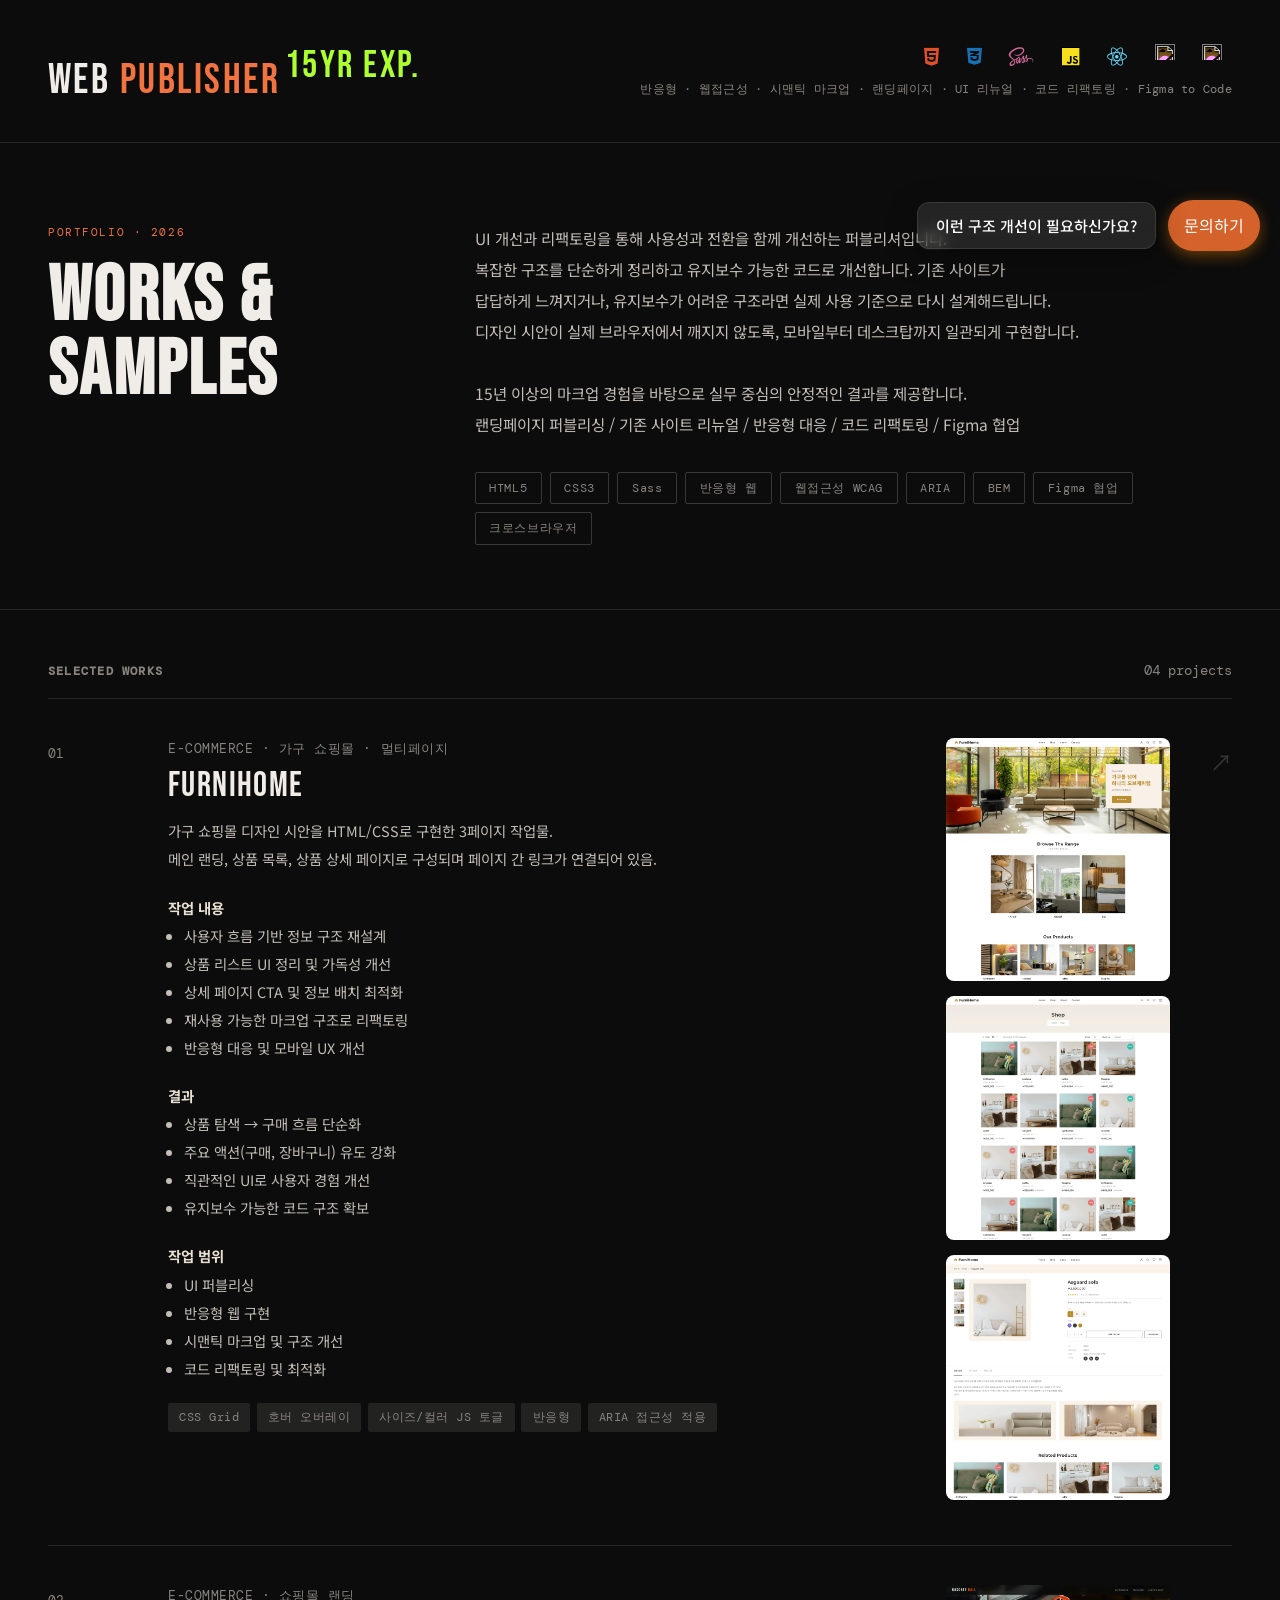
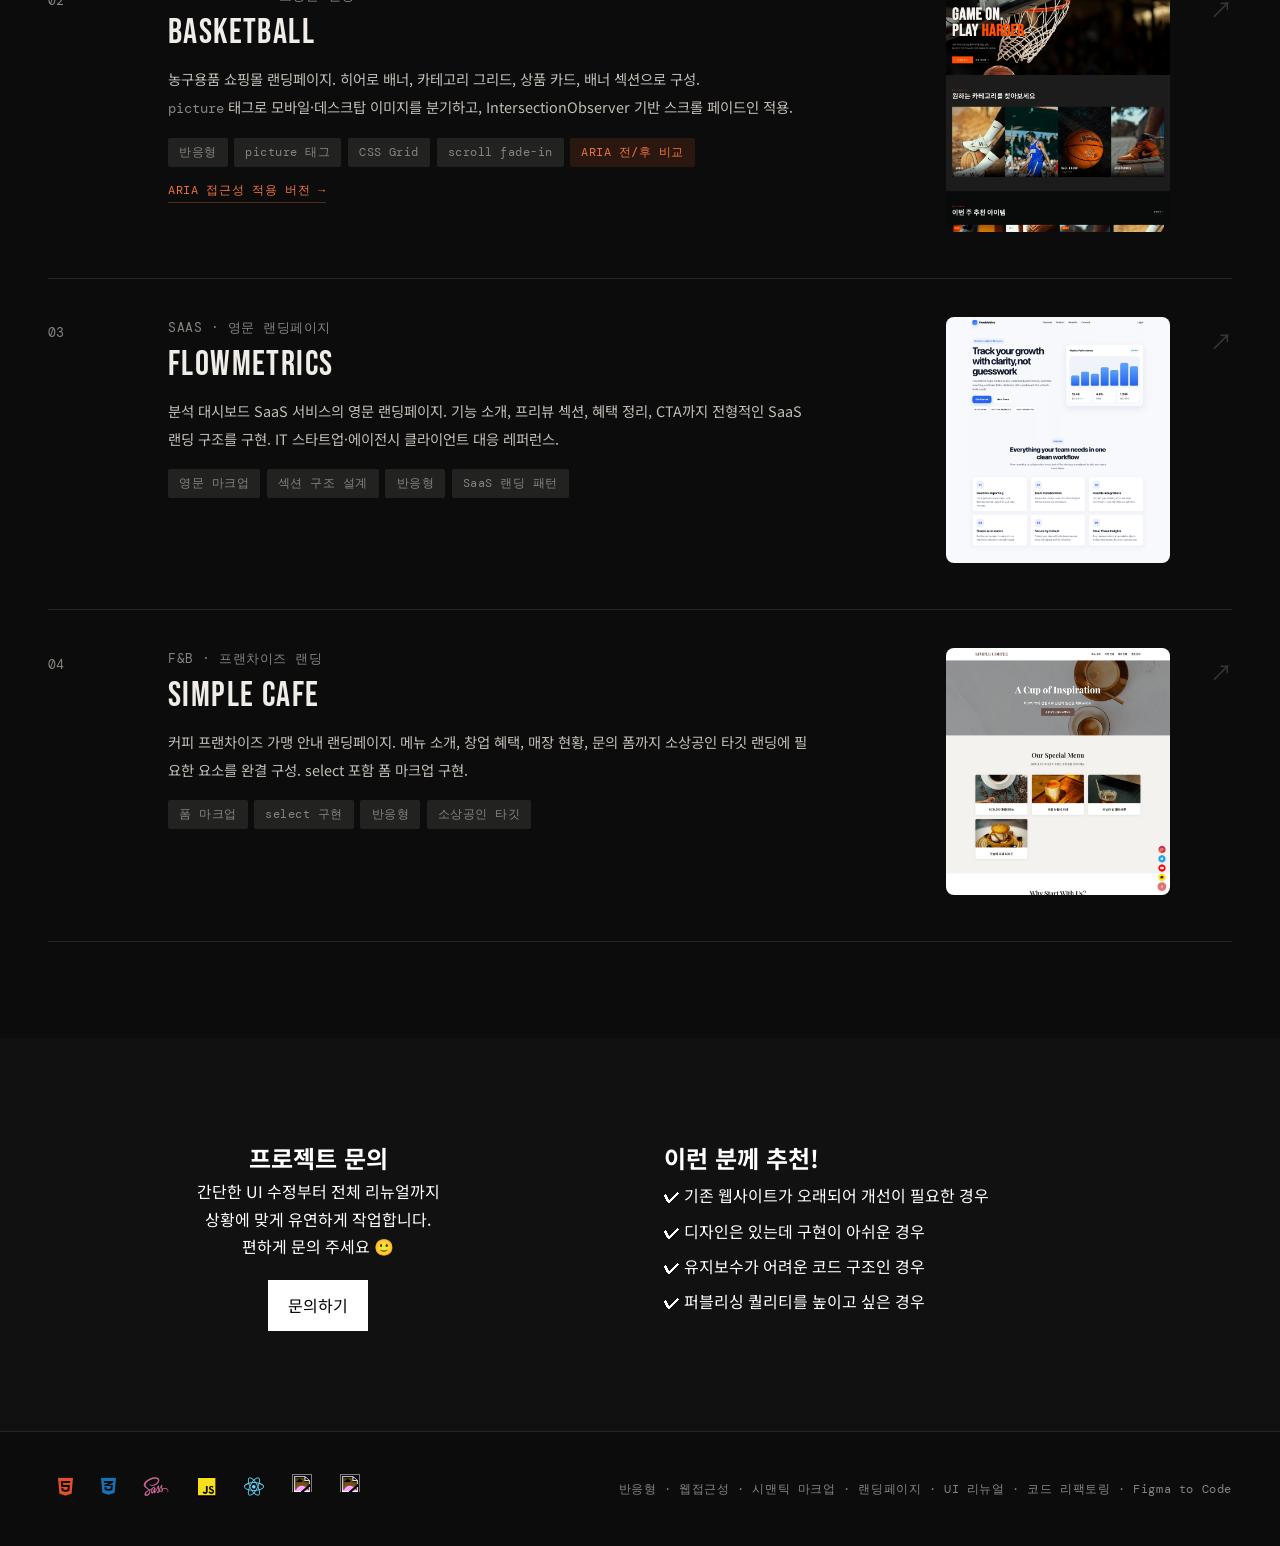
==== commit c90abbf9: "[portfolio] index" ====
--- a/index.html
+++ b/index.html
@@ -54,6 +54,8 @@
       }
 
       .logo {
+        position: relative;
+        padding-right: 140px;
         font-family: var(--display);
         font-size: clamp(1.8rem, 4vw, 2.6rem);
         letter-spacing: 0.06em;
@@ -63,14 +65,42 @@
 
       .logo span { color: var(--orange2); }
 
+      .logo sup {
+        position: absolute;
+        top: -13px;
+        right: 0;
+        font-size: clamp(1.6rem, 3vw, 2.4rem);
+        color: greenyellow;
+      }
+
       .header-meta {
         text-align: right;
         font-size: 0.78rem;
         font-family: var(--mono);
         color: var(--fg3);
         line-height: 1.9;
-        letter-spacing: 0.04em;
-      }
+        letter-spacing: 0.02em;
+      }
+
+      .header-meta i,
+      .footer-note i {
+        font-size: 20px;
+        margin: 5px 10px;
+      }
+
+      .header-meta img,
+      .footer-note img {
+        width: 20px;
+        height: 20px;
+        filter: invert(100%) brightness(200%);
+      }
+
+      /* 기술별 브랜드 컬러 */
+      .fa-html5 { color: #E34F26; }
+      .fa-css3-alt { color: #1572B6; }
+      .fa-js { color: #F7DF1E; background: #000; } /* JS는 보통 검정 배경에 노란색 */
+      .fa-react { color: #61DAFB; }
+      .fa-sass { color: #CC6699;}
 
       /* INTRO */
       .intro {
@@ -294,15 +324,24 @@
         display: flex;
         flex-direction: column;
         align-items: flex-end;
-        gap: 4px;
+        gap: 8px;
         overflow: hidden;
       }
 
       .work-thumb img {
-        max-width: 15rem;
+        border-radius: 8px;
+        max-width: 14rem;
         min-width: 6rem;
         max-height: 100%;
         object-fit: cover;
+        transition: transform 0.3s ease-in-out;
+      }
+
+      .work-thumb a {
+      }
+
+      .work-thumb a:hover img {
+        transform: scale(.9) rotate(-7deg);
       }
 
       .work-arrow {
@@ -332,10 +371,26 @@
       .work-sub:hover { border-color: var(--orange2); }
 
       .cta {
+        display: flex;
+        justify-content: center;
         padding: 100px 20px;
         text-align: center;
         background: #111;
         color: #fff;
+        gap: 3rem;
+      }
+
+      .cta .cta-left {
+        flex: 1;
+      }
+
+      .cta .cta-right {
+        flex: 1;
+        text-align: left;
+      }
+
+      .cta .cta-right li {
+        padding: 4px 0;
       }
 
       .btn {
@@ -356,17 +411,43 @@
         position: fixed;
         right: 20px;
         top: 200px;
+        display: flex;
+        align-items: center;
+        gap: 12px;
+      }
+
+      .floating-cta span {
+        background: rgba(255, 255, 255, 0.1);
+        backdrop-filter: blur(8px);
+        color: #fff;
+        padding: 10px 18px;
+        border-radius: 12px;
+        font-size: 15px;
+        font-weight: 500;
+        border: 1px solid rgba(255, 255, 255, 0.1);
+        box-shadow: 0 8px 32px 0 rgba(0, 0, 0, 0.3);
+      }
+
+      .floating-cta .btn {
+        display: block;
         background: #333;
         color: #fff;
         padding: 12px 16px;
         background: var(--orange);
         border-radius: 30px;
         text-decoration: none;
-      }
-
-      .floating-cta:hover {
+        margin-top: 0;
+        box-shadow: 0 4px 15px rgba(255, 140, 0, 0.4);
+        transition: transform 0.2s ease;
+      }
+
+      .floating-cta > .btn:hover {
         background: var(--orange2);
       }
+
+      .floating-cta .btn:hover {
+          transform: translateY(-3px);
+        }
 
       /* FOOTER */
       footer {
@@ -384,10 +465,19 @@
         letter-spacing: 0.05em;
       }
 
+      .footer-note-r {
+        font-family: var(--mono);
+        font-size: 0.74rem;
+        color: var(--fg3);
+        letter-spacing: 0.05em;
+
+      }
+
       /* RESPONSIVE */
       @media (max-width: 720px) {
         header { padding: 1.8rem 1.5rem; flex-direction: column; align-items: flex-start; gap: 0.8rem; }
         .header-meta { text-align: left; }
+        .logo { padding-right: 100px; }
         .intro { padding: 3rem 1.5rem 2.5rem; grid-template-columns: 1fr; gap: 2rem; }
         .works-section { padding: 0 1.5rem 4rem; }
         .work-item { grid-template-columns: 44px 1fr 1.2rem; gap: 0 1rem; padding: 1.8rem 0; }
@@ -408,10 +498,16 @@
   </head>
   <body>
     <header class="reveal">
-      <div class="logo" aria-label="Web Publisher 포트폴리오">WEB <span>PUBLISHER</span></div>
+      <div class="logo" aria-label="Web Publisher 포트폴리오">WEB <span>PUBLISHER</span><sup>15yr exp.</sup></div>
       <div class="header-meta" aria-hidden="true">
-        HTML / CSS / SASS · 반응형 · 웹접근성 · 시맨틱 마크업<br />
-        랜딩페이지 · UI 리뉴얼 · 코드 리팩토링 · Figma to Code · 15yr exp.
+        <i class="fa-brands fa-html5" title="HTML5"></i>
+        <i class="fa-brands fa-css3-alt" title="CSS3"></i>
+        <i class="fa-brands fa-sass" title="Sass"></i>
+        <i class="fa-brands fa-js" title="JavaScript"></i>
+        <i class="fa-brands fa-react" title="React"></i>
+        <i><img src="https://raw.githubusercontent.com/simple-icons/simple-icons/develop/icons/tailwindcss.svg" title="tailwind css" /></i>
+        <i><img src="https://raw.githubusercontent.com/simple-icons/simple-icons/develop/icons/vite.svg" title="vite" /></i>
+        <br />반응형 · 웹접근성 · 시맨틱 마크업 · 랜딩페이지 · UI 리뉴얼 · 코드 리팩토링 · Figma to Code
       </div>
     </header>
 
@@ -427,18 +523,13 @@
           답답하게 느껴지거나, 유지보수가 어려운 구조라면 실제 사용 기준으로 다시 설계해드립니다. <br />
           디자인 시안이 실제 브라우저에서 깨지지 않도록, 모바일부터 데스크탑까지 일관되게 구현합니다.<br /><br />
 
-          이런 분께 추천!<br />
-          ✔ 기존 웹사이트가 오래되어 개선이 필요한 경우<br />
-          ✔ 디자인은 있는데 구현이 아쉬운 경우<br />
-          ✔ 유지보수가 어려운 코드 구조인 경우<br />
-          ✔ 퍼블리싱 퀄리티를 높이고 싶은 경우<br /><br />
-
-          15년 경력의 마크업 개발 경험을 기반으로 실무 중심의 안정적인 결과를 제공합니다.<br />
+          15년 이상의 마크업 경험을 바탕으로 실무 중심의 안정적인 결과를 제공합니다.<br />
           랜딩페이지 퍼블리싱 / 기존 사이트 리뉴얼 / 반응형 대응 / 코드 리팩토링 / Figma 협업
         </p>
         <ul class="intro-tags" role="list" aria-label="보유 기술">
           <li class="tag">HTML5</li>
           <li class="tag">CSS3</li>
+          <li class="tag">Sass</li>
           <li class="tag">반응형 웹</li>
           <li class="tag">웹접근성 WCAG</li>
           <li class="tag">ARIA</li>
@@ -464,17 +555,10 @@
           <p class="work-desc">
             가구 쇼핑몰 디자인 시안을 HTML/CSS로 구현한 3페이지 작업물. <br />
             메인 랜딩, 상품 목록, 상품 상세 페이지로 구성되며 페이지 간 링크가 연결되어 있음. <br />
-            👉🏻 메인 - 히어로 배너, 카테고리 그리드, 상품 카드, 룸 인스피레이션 배너, 해시태그 갤러리 섹션으로 구성.<br />
+            <!-- 👉🏻 메인 - 히어로 배너, 카테고리 그리드, 상품 카드, 룸 인스피레이션 배너, 해시태그 갤러리 섹션으로 구성.<br />
             👉🏻 상품 목록 - Filter · Show · Sort by 필터바와 4열 16개 상품 그리드, 페이지네이션을 구현<br />
-            👉🏻 상품 상세 - 썸네일 클릭 전환, 사이즈·컬러 선택, 수량 조절, 탭 전환 등 인터랙션을 JavaScript로 처리
+            👉🏻 상품 상세 - 썸네일 클릭 전환, 사이즈·컬러 선택, 수량 조절, 탭 전환 등 인터랙션을 JavaScript로 처리 -->
           </p>
-          <!-- <div class="inner">
-            <ul>
-              <li>메인 - 히어로 배너, 카테고리 그리드, 상품 카드, 룸 인스피레이션 배너, 해시태그 갤러리 섹션으로 구성.</li>
-              <li>상품 목록 - Filter · Show · Sort by 필터바와 4열 16개 상품 그리드, 페이지네이션을 구현</li>
-              <li>상품 상세 - 썸네일 클릭 전환, 사이즈·컬러 선택, 수량 조절, 탭 전환 등 인터랙션을 JavaScript로 처리</li>
-            </ul>
-          </div> -->
           <section>
             <div class="inner">
               <h2>작업 내용</h2>
@@ -544,7 +628,7 @@
             <span class="skill-tag">scroll fade-in</span>
             <span class="skill-tag hl">ARIA 전/후 비교</span>
           </div>
-          <a class="work-sub" href="portfolio/bascketball/index_aria.html" aria-label="Basketball ARIA 접근성 적용 버전 별도 보기">
+          <a class="work-sub" href="portfolio/bascketball/index.html" aria-label="Basketball ARIA 접근성 적용 버전 별도 보기">
             ARIA 접근성 적용 버전 →
           </a>
         </div>
@@ -605,7 +689,7 @@
 
     <!-- CTA -->
     <section class="cta">
-      <div class="inner">
+      <div class="cta-left">
         <h2>프로젝트 문의</h2>
         <p>
           간단한 UI 수정부터 전체 리뉴얼까지<br />
@@ -614,12 +698,33 @@
         </p>
         <a href="mailto:ezlab2026@gmail.com" class="btn primary"> 문의하기 </a>
       </div>
+      <div class="cta-right">
+        <h2>이런 분께 추천!</h2>
+        <ul>
+          <li>✔ 기존 웹사이트가 오래되어 개선이 필요한 경우</li>
+          <li>✔ 디자인은 있는데 구현이 아쉬운 경우</li>
+          <li>✔ 유지보수가 어려운 코드 구조인 경우</li>
+          <li>✔ 퍼블리싱 퀄리티를 높이고 싶은 경우</li>
+        </ul>
+      </div>
     </section>
 
-    <a href="mailto:ezlab2026@gmail.com" class="floating-cta"> 문의하기 </a>
+    <div class="floating-cta">
+      <span>이런 구조 개선이 필요하신가요?</span>
+      <a href="mailto:ezlab2026@gmail.com" class="btn"> 문의하기 </a>
+    </div>
 
     <footer aria-label="연락처 정보">
-      <span class="footer-note">HTML / CSS / SASS · 반응형 · 웹접근성 · 시맨틱 마크업 · 랜딩페이지 · UI 리뉴얼 · 코드 리팩토링 · Figma to Code</span>
+      <span class="footer-note">
+        <i class="fa-brands fa-html5" title="HTML5"></i>
+        <i class="fa-brands fa-css3-alt" title="CSS3"></i>
+        <i class="fa-brands fa-sass" title="Sass"></i>
+        <i class="fa-brands fa-js" title="JavaScript"></i>
+        <i class="fa-brands fa-react" title="React"></i>
+        <i><img src="https://raw.githubusercontent.com/simple-icons/simple-icons/develop/icons/tailwindcss.svg" title="tailwind css" /></i>
+        <i><img src="https://raw.githubusercontent.com/simple-icons/simple-icons/develop/icons/vite.svg" title="vite" /></i>
+      </span>
+      <span class="footer-note-r">반응형 · 웹접근성 · 시맨틱 마크업 · 랜딩페이지 · UI 리뉴얼 · 코드 리팩토링 · Figma to Code</span>
     </footer>
 
     <script>
